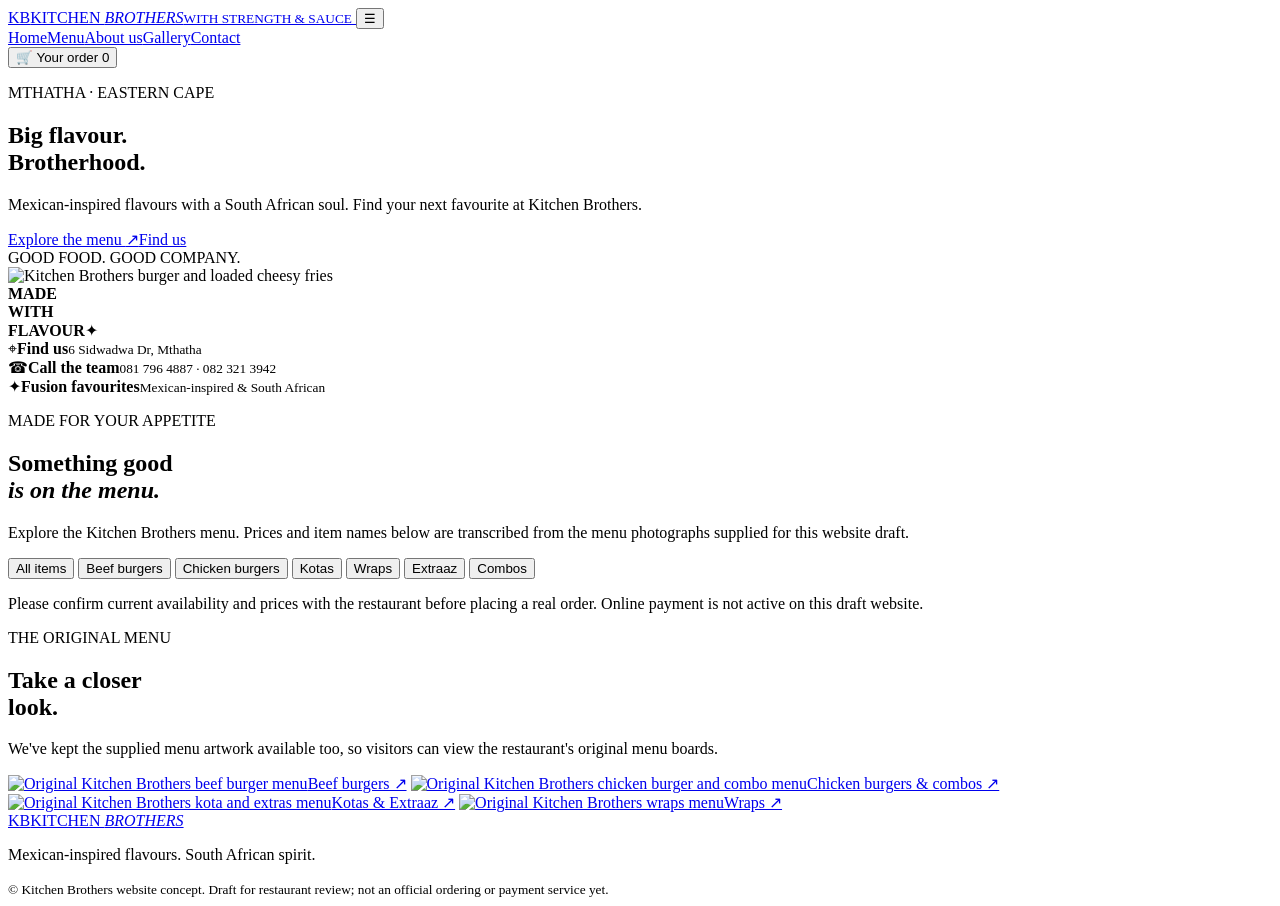
==== html/index.html @ 82d44413 "moved html files to a new html folder" ====
<!DOCTYPE html>
<html lang="en">
<head>

  <meta charset="UTF-8">
  <meta name="viewport" content="width=device-width, initial-scale=1.0">
  <meta name="description" content="Kitchen Brothers in Mthatha — Mexican-inspired flavours and South African favourites. Explore the menu and prepare your order online.">
  <meta name="theme-color" content="#111111">
  <meta name="robots" content="index,follow">
  <meta property="og:type" content="website">
  <meta property="og:title" content="Kitchen Brothers | Mthatha">
  <meta property="og:description" content="Mexican-inspired flavours with a South African soul. Explore the Kitchen Brothers menu in Mthatha.">
  <meta property="og:image" content="assets/food-feature.png">

  <link rel="icon" type="image/svg+xml" href="favicon.svg">
  <title>Kitchen Brothers | Burgers, Kotas &amp; Mexican-Inspired Food in Mthatha</title>

  <link rel="preconnect" href="https://fonts.googleapis.com">
  <link rel="preconnect" href="https://fonts.gstatic.com" crossorigin>
  <link href="https://fonts.googleapis.com/css2?family=DM+Sans:wght@400;500;600;700;800&family=Playfair+Display:ital,wght@1,600&display=swap" rel="stylesheet">
  <link rel="stylesheet" href="style.css">

</head>

<body>
<header class="site-header">
  <a class="brand" href="index.html" aria-label="Kitchen Brothers home">
    <span class="brand-mark">KB</span><span class="brand-name">KITCHEN <em>BROTHERS</em><small>WITH STRENGTH &amp; SAUCE</small></span>
  </a>
  <button class="menu-toggle" id="menuToggle" aria-label="Toggle navigation" aria-expanded="false">☰</button>
  <nav class="nav" id="mainNav">
    <a href="index.html" aria-current="page">Home</a><a href="#menu">Menu</a><a href="about.html">About us</a><a href="gallery.html">Gallery</a><a href="contact.html">Contact</a>
  </nav>
  <button class="button button-gold cart-header" id="openCart">🛒 Your order <span id="cartCount" class="cart-count">0</span></button>
</header>

<main>
  <section class="hero" id="home">
    <div class="hero-shade"></div>
    <div class="hero-inner">
      <p class="eyebrow">MTHATHA · EASTERN CAPE</p>
      <h1>Big flavour.<br><span>Brotherhood.</span></h1>
      <p class="hero-copy">Mexican-inspired flavours with a South African soul. Find your next favourite at Kitchen Brothers.</p>
      <div class="hero-actions"><a class="button button-gold" href="#menu">Explore the menu <span>↗</span></a><a class="button button-light-outline" href="contact.html">Find us</a></div>
      <div class="hero-caption"><span class="caption-line"></span> GOOD FOOD. GOOD COMPANY.</div>
    </div>
    <div class="hero-photo">
      <img src="assets/food-feature.png" alt="Kitchen Brothers burger and loaded cheesy fries"></div>
    <div class="hero-stamp"><strong>MADE<br>WITH<br>FLAVOUR</strong><span>✦</span></div>
  </section>

  <section class="quick-strip">
    <div><span class="strip-icon">⌖</span><span><strong>Find us</strong><small>6 Sidwadwa Dr, Mthatha</small></span></div>
    <div><span class="strip-icon">☎</span><span><strong>Call the team</strong><small>081 796 4887 · 082 321 3942</small></span></div>
    <div><span class="strip-icon">✦</span><span><strong>Fusion favourites</strong><small>Mexican-inspired &amp; South African</small></span></div>
  </section>

  <section class="section menu-section" id="menu">
    <div class="section-heading">
      <p class="eyebrow">MADE FOR YOUR APPETITE</p><h2>Something good<br><em>is on the menu.</em></h2>
      <p>Explore the Kitchen Brothers menu. Prices and item names below are transcribed from the menu photographs supplied for this website draft.</p>
    </div>
    <div class="category-tabs" id="categoryTabs">
      <button class="category-tab active" data-category="all">All items</button>
      <button class="category-tab" data-category="beef">Beef burgers</button>
      <button class="category-tab" data-category="chicken">Chicken burgers</button>
      <button class="category-tab" data-category="kotas">Kotas</button>
      <button class="category-tab" data-category="wraps">Wraps</button>
      <button class="category-tab" data-category="extras">Extraaz</button>
      <button class="category-tab" data-category="combos">Combos</button>
    </div>
    <div class="menu-grid" id="menuGrid"></div>
    <p class="menu-footnote">Please confirm current availability and prices with the restaurant before placing a real order. Online payment is not active on this draft website.</p>
  </section>

  <section class="menu-board-section">
    <div class="board-copy"><p class="eyebrow">THE ORIGINAL MENU</p><h2>Take a closer<br>look.</h2><p>We've kept the supplied menu artwork available too, so visitors can view the restaurant's original menu boards.</p></div>
    <div class="menu-board-grid">
      <a href="assets/menu-beef-burgers.png" target="_blank">
        <img src="assets/menu-beef-burgers.png" alt="Original Kitchen Brothers beef burger menu"><span>Beef burgers ↗</span></a>
      <a href="assets/menu-chicken-combos.png" target="_blank">
        <img src="assets/menu-chicken-combos.png" alt="Original Kitchen Brothers chicken burger and combo menu"><span>Chicken burgers &amp; combos ↗</span></a>
      <a href="assets/menu-kotas-extras.png" target="_blank">
        <img src="assets/menu-kotas-extras.png" alt="Original Kitchen Brothers kota and extras menu"><span>Kotas &amp; Extraaz ↗</span></a>
      <a href="assets/menu-wraps.png" target="_blank">
        <img src="assets/menu-wraps.png" alt="Original Kitchen Brothers wraps menu"><span>Wraps ↗</span></a>
    </div>
  </section>

</main>
<footer class="site-footer"><a class="brand" href="#home"><span class="brand-mark">KB</span><span class="brand-name">KITCHEN <em>BROTHERS</em></span></a><p>Mexican-inspired flavours. South African spirit.</p><small>© <span id="year"></span> Kitchen Brothers website concept. Draft for restaurant review; not an official ordering or payment service yet.</small></footer>

<div class="modal-backdrop" id="cartBackdrop" hidden>
  <section class="modal-panel" role="dialog" aria-modal="true" aria-labelledby="cartTitle">
    <div class="modal-heading"><div><p class="eyebrow">YOUR SELECTION</p><h2 id="cartTitle">Your order</h2></div><button class="close-modal" data-close="cartBackdrop" aria-label="Close">×</button></div>
    <div id="cartItems"></div><div class="cart-total"><span>Subtotal</span><strong id="cartSubtotal">R0.00</strong></div>
    <p class="fine-print">This is a front-end ordering preview. No order is sent to the restaurant and no payment is collected.</p>
    <button class="button button-gold full-button" id="goCheckout" disabled>Continue to checkout</button>
  </section>
</div>
<div class="modal-backdrop" id="checkoutBackdrop" hidden>
  <section class="modal-panel checkout-panel" role="dialog" aria-modal="true" aria-labelledby="checkoutTitle">
    <div class="modal-heading"><div><p class="eyebrow">ALMOST THERE</p><h2 id="checkoutTitle">Checkout preview</h2></div><button class="close-modal" data-close="checkoutBackdrop" aria-label="Close">×</button></div>
    <form id="checkoutForm">
      <div class="fulfilment-options">
        <label class="choice"><input type="radio" name="fulfilment" value="Collection" checked><span><strong>Collection</strong><small>Pick up at the restaurant</small></span></label>
        <label class="choice"><input type="radio" name="fulfilment" value="Delivery"><span><strong>Delivery</strong><small>Delivery details required</small></span></label>
      </div>
      <div class="form-grid">
        <label>Full name<input name="customerName" autocomplete="name" required placeholder="Your name"></label>
        <label>Phone number<input name="phone" type="tel" autocomplete="tel" required placeholder="Your contact number"></label>
        <label id="addressField" hidden>Delivery address<textarea name="address" rows="2" placeholder="Street, suburb and town"></textarea></label>
        <label>Order notes (optional)<textarea name="notes" rows="2" placeholder="Any special instructions?"></textarea></label>
      </div>
      <div class="cart-total"><span>Items subtotal</span><strong id="checkoutSubtotal">R0.00</strong></div>
      <p class="fine-print">Delivery fee is not configured. Payment gateway and restaurant order notifications will be connected in a later development stage.</p>
      <button class="button button-gold full-button" type="submit">Review order</button>
    </form>
  </section>
</div>
<div class="modal-backdrop" id="previewBackdrop" hidden>
  <section class="modal-panel" role="dialog" aria-modal="true" aria-labelledby="previewTitle">
    <div class="modal-heading"><div><p class="eyebrow">ORDER SUMMARY</p><h2 id="previewTitle">Review your details</h2></div><button class="close-modal" data-close="previewBackdrop" aria-label="Close">×</button></div>
    <div id="orderPreview"></div><p class="fine-print">Demo only: this order has not been submitted and no payment has been taken.</p>
    <button class="button button-gold full-button" id="copyOrder">Copy order summary</button>
    <button class="button button-dark full-button" id="backToMenu">Back to menu</button>
  </section>
</div>
<script src="script.js"></script>
</body>
</html>
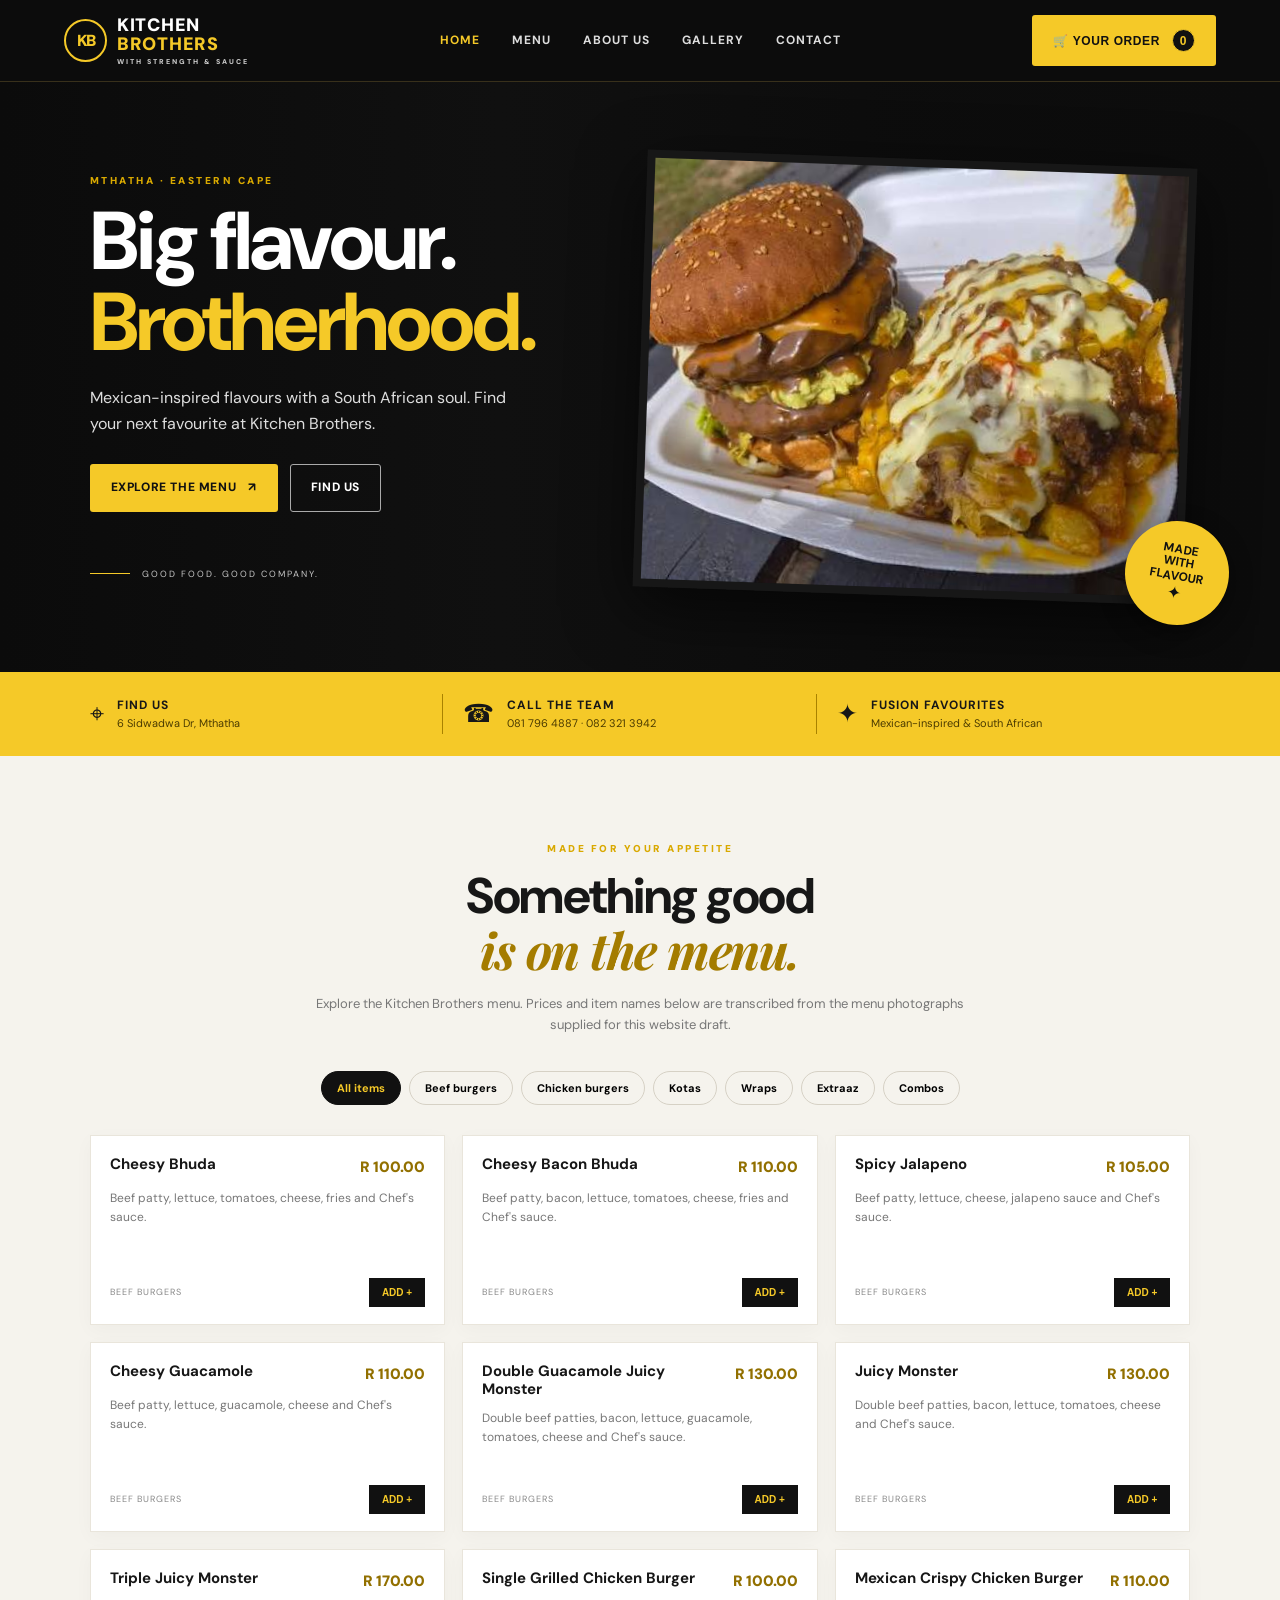
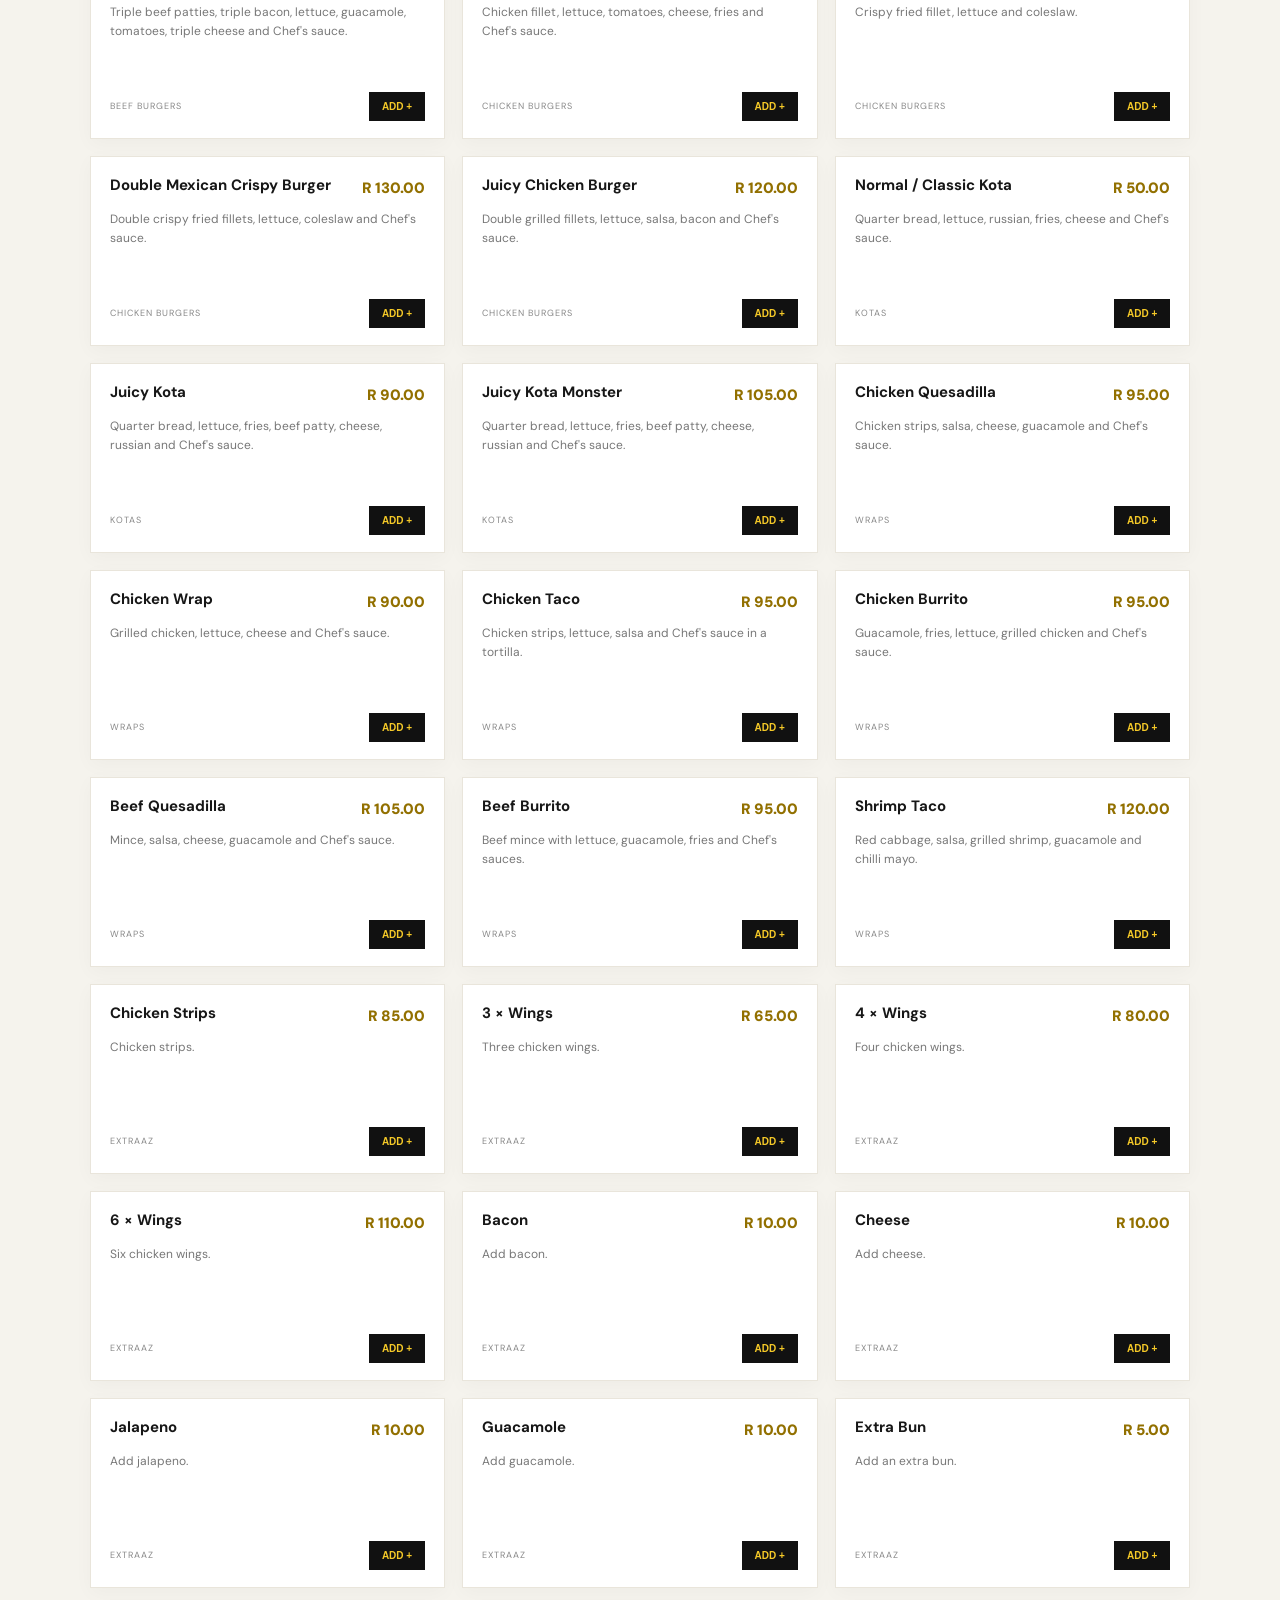
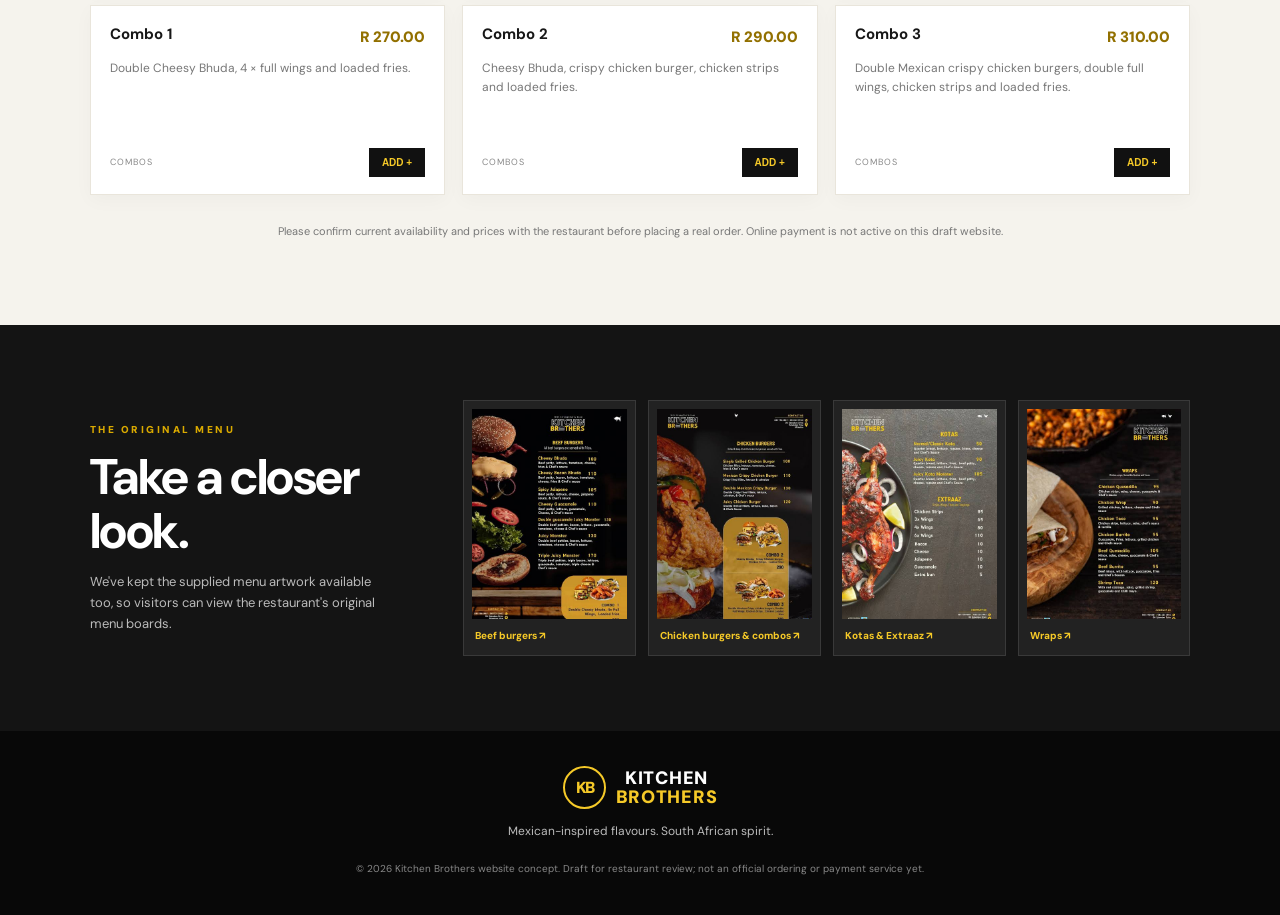
==== commit 48841021: "modified nav links" ====
--- a/html/index.html
+++ b/html/index.html
@@ -18,18 +18,22 @@
   <link rel="preconnect" href="https://fonts.googleapis.com">
   <link rel="preconnect" href="https://fonts.gstatic.com" crossorigin>
   <link href="https://fonts.googleapis.com/css2?family=DM+Sans:wght@400;500;600;700;800&family=Playfair+Display:ital,wght@1,600&display=swap" rel="stylesheet">
-  <link rel="stylesheet" href="style.css">
+  <link rel="stylesheet" href="../style.css">
 
 </head>
 
 <body>
 <header class="site-header">
-  <a class="brand" href="index.html" aria-label="Kitchen Brothers home">
+  <a class="brand" href="./index.html" aria-label="Kitchen Brothers home">
     <span class="brand-mark">KB</span><span class="brand-name">KITCHEN <em>BROTHERS</em><small>WITH STRENGTH &amp; SAUCE</small></span>
   </a>
   <button class="menu-toggle" id="menuToggle" aria-label="Toggle navigation" aria-expanded="false">☰</button>
   <nav class="nav" id="mainNav">
-    <a href="index.html" aria-current="page">Home</a><a href="#menu">Menu</a><a href="about.html">About us</a><a href="gallery.html">Gallery</a><a href="contact.html">Contact</a>
+    <a href="./index.html" aria-current="page">Home</a>
+    <a href="#menu">Menu</a>
+    <a href="./about.html">About us</a>
+    <a href="./gallery.html">Gallery</a>
+    <a href="./contact.html">Contact</a>
   </nav>
   <button class="button button-gold cart-header" id="openCart">🛒 Your order <span id="cartCount" class="cart-count">0</span></button>
 </header>
@@ -45,7 +49,7 @@
       <div class="hero-caption"><span class="caption-line"></span> GOOD FOOD. GOOD COMPANY.</div>
     </div>
     <div class="hero-photo">
-      <img src="assets/food-feature.png" alt="Kitchen Brothers burger and loaded cheesy fries"></div>
+      <img src="../assets/food-feature.png" alt="Kitchen Brothers burger and loaded cheesy fries"></div>
     <div class="hero-stamp"><strong>MADE<br>WITH<br>FLAVOUR</strong><span>✦</span></div>
   </section>
 
@@ -76,14 +80,14 @@
   <section class="menu-board-section">
     <div class="board-copy"><p class="eyebrow">THE ORIGINAL MENU</p><h2>Take a closer<br>look.</h2><p>We've kept the supplied menu artwork available too, so visitors can view the restaurant's original menu boards.</p></div>
     <div class="menu-board-grid">
-      <a href="assets/menu-beef-burgers.png" target="_blank">
-        <img src="assets/menu-beef-burgers.png" alt="Original Kitchen Brothers beef burger menu"><span>Beef burgers ↗</span></a>
-      <a href="assets/menu-chicken-combos.png" target="_blank">
-        <img src="assets/menu-chicken-combos.png" alt="Original Kitchen Brothers chicken burger and combo menu"><span>Chicken burgers &amp; combos ↗</span></a>
-      <a href="assets/menu-kotas-extras.png" target="_blank">
-        <img src="assets/menu-kotas-extras.png" alt="Original Kitchen Brothers kota and extras menu"><span>Kotas &amp; Extraaz ↗</span></a>
-      <a href="assets/menu-wraps.png" target="_blank">
-        <img src="assets/menu-wraps.png" alt="Original Kitchen Brothers wraps menu"><span>Wraps ↗</span></a>
+      <a href="../assets/menu-beef-burgers.png" target="_blank">
+        <img src="../assets/menu-beef-burgers.png" alt="Original Kitchen Brothers beef burger menu"><span>Beef burgers ↗</span></a>
+      <a href="../assets/menu-chicken-combos.png" target="_blank">
+        <img src="../assets/menu-chicken-combos.png" alt="Original Kitchen Brothers chicken burger and combo menu"><span>Chicken burgers &amp; combos ↗</span></a>
+      <a href="../assets/menu-kotas-extras.png" target="_blank">
+        <img src="../assets/menu-kotas-extras.png" alt="Original Kitchen Brothers kota and extras menu"><span>Kotas &amp; Extraaz ↗</span></a>
+      <a href="../assets/menu-wraps.png" target="_blank">
+        <img src="../assets/menu-wraps.png" alt="Original Kitchen Brothers wraps menu"><span>Wraps ↗</span></a>
     </div>
   </section>
 
@@ -98,6 +102,7 @@
     <button class="button button-gold full-button" id="goCheckout" disabled>Continue to checkout</button>
   </section>
 </div>
+
 <div class="modal-backdrop" id="checkoutBackdrop" hidden>
   <section class="modal-panel checkout-panel" role="dialog" aria-modal="true" aria-labelledby="checkoutTitle">
     <div class="modal-heading"><div><p class="eyebrow">ALMOST THERE</p><h2 id="checkoutTitle">Checkout preview</h2></div><button class="close-modal" data-close="checkoutBackdrop" aria-label="Close">×</button></div>
@@ -106,18 +111,21 @@
         <label class="choice"><input type="radio" name="fulfilment" value="Collection" checked><span><strong>Collection</strong><small>Pick up at the restaurant</small></span></label>
         <label class="choice"><input type="radio" name="fulfilment" value="Delivery"><span><strong>Delivery</strong><small>Delivery details required</small></span></label>
       </div>
+
       <div class="form-grid">
         <label>Full name<input name="customerName" autocomplete="name" required placeholder="Your name"></label>
         <label>Phone number<input name="phone" type="tel" autocomplete="tel" required placeholder="Your contact number"></label>
         <label id="addressField" hidden>Delivery address<textarea name="address" rows="2" placeholder="Street, suburb and town"></textarea></label>
         <label>Order notes (optional)<textarea name="notes" rows="2" placeholder="Any special instructions?"></textarea></label>
       </div>
+
       <div class="cart-total"><span>Items subtotal</span><strong id="checkoutSubtotal">R0.00</strong></div>
       <p class="fine-print">Delivery fee is not configured. Payment gateway and restaurant order notifications will be connected in a later development stage.</p>
       <button class="button button-gold full-button" type="submit">Review order</button>
     </form>
   </section>
 </div>
+
 <div class="modal-backdrop" id="previewBackdrop" hidden>
   <section class="modal-panel" role="dialog" aria-modal="true" aria-labelledby="previewTitle">
     <div class="modal-heading"><div><p class="eyebrow">ORDER SUMMARY</p><h2 id="previewTitle">Review your details</h2></div><button class="close-modal" data-close="previewBackdrop" aria-label="Close">×</button></div>
@@ -126,6 +134,7 @@
     <button class="button button-dark full-button" id="backToMenu">Back to menu</button>
   </section>
 </div>
-<script src="script.js"></script>
+
+<script src="../script.js"></script>
 </body>
 </html>
--- a/style.css
+++ b/style.css
@@ -0,0 +1,45 @@
+*{box-sizing:border-box;margin:0;padding:0}html{scroll-behavior:smooth;scroll-padding-top:85px}body{font-family:"DM Sans",Arial,sans-serif;background:#f5f3ed;color:#171717;line-height:1.6}a{color:inherit;text-decoration:none}:root{--gold:#f5c928;--gold2:#d9a900;--black:#111;--muted:#777}
+.site-header{height:82px;padding:0 5%;display:flex;align-items:center;justify-content:space-between;gap:25px;background:#0c0c0c;color:#fff;position:sticky;top:0;z-index:30;border-bottom:1px solid #38301b}.brand{display:flex;align-items:center;gap:10px;min-width:max-content}.brand-mark{display:grid;place-items:center;width:43px;height:43px;border:2px solid var(--gold);border-radius:50%;font-weight:900;color:var(--gold);letter-spacing:-2px}.brand-name{font-size:18px;font-weight:900;line-height:1.05;letter-spacing:.7px}.brand-name em{display:block;color:var(--gold);font-style:normal}.brand-name small{display:block;font-size:7px;letter-spacing:2px;color:#c7c7c7;margin-top:4px}.nav{display:flex;align-items:center;gap:clamp(15px,2.5vw,34px)}.nav a{font-size:12px;text-transform:uppercase;letter-spacing:1px;font-weight:700;color:#ddd}.nav a:hover{color:var(--gold)}.menu-toggle{display:none;background:none;border:0;color:white;font-size:27px}.button{display:inline-flex;align-items:center;justify-content:center;gap:12px;border:1px solid transparent;border-radius:3px;padding:13px 20px;font-size:12px;font-weight:800;letter-spacing:.6px;text-transform:uppercase;cursor:pointer;transition:.2s}.button:hover{transform:translateY(-2px)}.button-gold{background:var(--gold);color:#111}.button-gold:hover{background:#ffdc52}.button-light-outline{border-color:#aaa;color:white}.button-outline{border-color:#777;color:white}.cart-header{white-space:nowrap}.cart-count{display:grid;place-items:center;background:#111;color:var(--gold);border:1px solid var(--gold);width:23px;height:23px;border-radius:50%}
+.hero{min-height:590px;position:relative;overflow:hidden;background:#101010;color:#fff;display:flex;align-items:center;padding:65px 7%}.hero-shade{position:absolute;inset:0;background:linear-gradient(90deg,#0b0b0b 0%,#101010 39%,rgba(10,10,10,.55) 70%,rgba(0,0,0,.25))}.hero-inner{position:relative;z-index:2;max-width:540px}.eyebrow{font-size:10px;letter-spacing:2.5px;font-weight:900;color:var(--gold2);margin-bottom:12px}.hero h1{font-size:clamp(48px,6.5vw,82px);line-height:.99;letter-spacing:-3px;margin-bottom:22px}.hero h1 span{color:var(--gold)}.hero-copy{font-size:16px;color:#dedede;max-width:420px}.hero-actions{display:flex;gap:12px;margin-top:28px;flex-wrap:wrap}.hero-caption{display:flex;align-items:center;gap:12px;color:#c7c7c7;font-size:9px;letter-spacing:2px;margin-top:55px}.caption-line{height:1px;width:40px;background:var(--gold)}.hero-photo{position:absolute;right:7%;top:13%;width:43%;height:74%;z-index:1;transform:rotate(2deg);border:8px solid #171717;box-shadow:0 20px 65px #0009}.hero-photo img{width:100%;height:100%;object-fit:cover}.hero-stamp{position:absolute;right:4%;bottom:8%;z-index:3;width:104px;height:104px;border-radius:50%;background:var(--gold);color:#111;display:grid;place-content:center;text-align:center;transform:rotate(10deg);font-size:12px;line-height:1.15;box-shadow:0 8px 24px #0007}.hero-stamp span{font-size:17px}
+.quick-strip{display:grid;grid-template-columns:repeat(3,1fr);background:var(--gold);padding:22px 7%;gap:20px}.quick-strip>div{display:flex;align-items:center;gap:13px;border-right:1px solid #a98200}.quick-strip>div:last-child{border:0}.strip-icon{font-size:25px}.quick-strip span:last-child{display:grid}.quick-strip strong{font-size:12px;text-transform:uppercase;letter-spacing:1px}.quick-strip small{font-size:11px;color:#4b3b00}
+.section{padding:85px 7%}.section-heading{text-align:center;max-width:680px;margin:0 auto 35px}.section-heading h2,.board-copy h2,.story-copy h2,.contact-section h2{font-size:clamp(34px,4vw,50px);line-height:1.08;letter-spacing:-1.5px;margin-bottom:14px}.section-heading h2 em,.story-copy h2 em{font-family:"Playfair Display",serif;color:#a47c00}.section-heading>p:last-child{font-size:13px;color:var(--muted)}.category-tabs{display:flex;justify-content:center;gap:8px;flex-wrap:wrap;margin:0 auto 30px}.category-tab{border:1px solid #d6d1c5;background:transparent;padding:9px 15px;font:700 11px "DM Sans",sans-serif;cursor:pointer;border-radius:30px}.category-tab.active,.category-tab:hover{background:#111;color:var(--gold);border-color:#111}.menu-grid{display:grid;grid-template-columns:repeat(3,1fr);gap:17px;max-width:1200px;margin:auto}.menu-card{background:#fff;border:1px solid #e9e5db;display:flex;flex-direction:column;min-height:190px;box-shadow:0 5px 18px #00000008}.menu-card-top{padding:19px 19px 10px;display:flex;justify-content:space-between;gap:12px}.menu-card h3{font-size:15px;line-height:1.25}.menu-card .price{font-size:15px;font-weight:900;color:#927000;white-space:nowrap}.menu-card p{font-size:12px;color:#777;padding:0 19px 15px;flex:1}.menu-card-bottom{padding:0 19px 17px;display:flex;justify-content:space-between;align-items:center}.menu-card .category-label{font-size:9px;color:#888;text-transform:uppercase;letter-spacing:1px}.add-button{background:#111;color:var(--gold);border:0;padding:9px 13px;font-size:10px;font-weight:800;text-transform:uppercase;cursor:pointer}.add-button:hover{background:#333}.menu-footnote{text-align:center;font-size:11px;color:#777;max-width:760px;margin:28px auto 0}
+.menu-board-section{background:#141414;color:#fff;padding:75px 7%;display:grid;grid-template-columns:.7fr 1.6fr;gap:5%;align-items:center}.board-copy h2{color:#fff}.board-copy p:not(.eyebrow){color:#bbb;font-size:13px;max-width:300px}.menu-board-grid{display:grid;grid-template-columns:repeat(4,1fr);gap:12px}.menu-board-grid a{display:block;background:#222;padding:8px;border:1px solid #393939}.menu-board-grid img{display:block;width:100%;height:210px;object-fit:cover;object-position:top}.menu-board-grid span{display:block;color:var(--gold);font-size:10px;font-weight:800;padding:9px 3px 3px}
+.story-section{background:#eae6dc;display:grid;grid-template-columns:1fr 1fr;gap:8%;align-items:center;padding:80px 9%}.story-image{height:380px;overflow:hidden;border:8px solid #fff;box-shadow:0 15px 40px #0002}.story-image img{width:100%;height:100%;object-fit:cover}.story-copy p:not(.eyebrow){font-size:14px;color:#555;margin:14px 0}.text-link{display:inline-block;margin-top:13px;color:#8b6900;font-size:12px;font-weight:900;text-transform:uppercase;letter-spacing:1px}.gallery-section{background:#fff}.gallery-grid{display:grid;grid-template-columns:1fr 1fr;gap:18px;max-width:1000px;margin:auto}.gallery-grid img{width:100%;height:300px;object-fit:cover}
+.contact-section{background:#101010;color:#fff;padding:65px 8%;display:flex;justify-content:space-between;align-items:center;gap:25px}.contact-section p:not(.eyebrow){color:#ccc;font-size:13px}.phone-links{display:flex;gap:20px;margin-top:13px}.phone-links a{color:var(--gold);font-weight:800;font-size:13px}.contact-actions{display:flex;gap:10px;flex-wrap:wrap}.site-footer{background:#080808;color:#fff;text-align:center;padding:35px 20px}.site-footer .brand{justify-content:center}.site-footer>p{font-size:12px;color:#bbb;margin:13px 0}.site-footer small{font-size:10px;color:#888}
+.modal-backdrop{position:fixed;inset:0;background:#000b;z-index:60;display:flex;justify-content:flex-end}.modal-backdrop[hidden]{display:none}.modal-panel{width:min(100%,490px);height:100%;overflow:auto;background:#fff;padding:27px;box-shadow:-10px 0 40px #0004}.checkout-panel{width:min(100%,550px)}.modal-heading{display:flex;justify-content:space-between;align-items:center;border-bottom:1px solid #e8e4dc;padding-bottom:18px;margin-bottom:20px}.modal-heading h2{font-size:27px;line-height:1.2}.close-modal{border:0;background:#eee;border-radius:50%;width:38px;height:38px;font-size:27px;cursor:pointer}.cart-line{display:grid;grid-template-columns:1fr auto;gap:10px;padding:14px 0;border-bottom:1px solid #eee}.cart-line h3{font-size:14px}.cart-line small{color:#888}.quantity{display:flex;align-items:center;gap:9px;margin-top:8px}.quantity button{width:26px;height:26px;border:1px solid #ddd;background:#fafafa;border-radius:50%;cursor:pointer}.remove{border:0;background:none;color:#a22;font-size:11px;cursor:pointer}.cart-total{display:flex;justify-content:space-between;padding:18px 0;border-top:2px solid #111;margin-top:18px;font-size:17px}.fine-print{font-size:11px;color:#777;line-height:1.5;margin:8px 0 15px}.full-button{width:100%;margin-top:12px}.empty-cart{text-align:center;color:#777;padding:40px 5px}.fulfilment-options{display:grid;grid-template-columns:1fr 1fr;gap:10px;margin-bottom:18px}.choice{display:flex;gap:9px;border:1px solid #ddd;border-radius:6px;padding:13px;cursor:pointer}.choice:has(input:checked){border-color:#c99a00;background:#fff9df}.choice input{accent-color:#b78c00;margin-top:4px}.choice span{display:grid}.choice small{font-size:10px;color:#888}.form-grid{display:grid;gap:13px}.form-grid label{display:grid;gap:6px;font-size:11px;font-weight:800}.form-grid input,.form-grid textarea{width:100%;border:1px solid #d8d5ce;border-radius:4px;padding:11px;font:14px "DM Sans",sans-serif}.form-grid textarea{resize:vertical}.preview-line{display:flex;justify-content:space-between;gap:12px;padding:9px 0;border-bottom:1px solid #eee;font-size:13px}
+@media(max-width:1000px){.hero-photo{right:4%;width:40%}.menu-grid{grid-template-columns:repeat(2,1fr)}.menu-board-section{grid-template-columns:1fr}.menu-board-grid img{height:250px}}
+@media(max-width:760px){.site-header{height:70px;padding:0 4%;gap:10px}.menu-toggle{display:block;order:3}.nav{display:none;position:absolute;top:70px;left:0;right:0;background:#111;padding:12px 6% 20px;flex-direction:column;align-items:stretch;gap:0}.nav.open{display:flex}.nav a{padding:12px 0;border-bottom:1px solid #333}.brand-mark{width:37px;height:37px}.brand-name{font-size:15px}.brand-name small{font-size:6px}.cart-header{padding:9px 10px;font-size:9px}.hero{padding:55px 7% 35px;display:block}.hero-inner{max-width:100%}.hero h1{font-size:58px}.hero-photo{position:relative;right:auto;top:auto;width:100%;height:250px;margin:38px 0 10px;transform:none;border-width:5px}.hero-stamp{width:83px;height:83px;right:4%;bottom:5%;font-size:10px}.quick-strip{grid-template-columns:1fr;padding:18px 7%;gap:13px}.quick-strip>div{border-right:0;border-bottom:1px solid #a98200;padding-bottom:12px}.quick-strip>div:last-child{border:0;padding:0}.section{padding:60px 6%}.menu-grid{grid-template-columns:1fr}.menu-board-section{padding:55px 6%}.menu-board-grid{grid-template-columns:repeat(2,1fr)}.menu-board-grid img{height:230px}.story-section{grid-template-columns:1fr;padding:55px 7%;gap:28px}.story-image{height:280px}.gallery-grid{grid-template-columns:1fr}.gallery-grid img{height:240px}.contact-section{padding:50px 7%;display:block}.contact-actions{margin-top:20px}.phone-links{flex-wrap:wrap}.modal-panel{padding:21px}}
+@media(max-width:390px){.brand-name{font-size:13px}.cart-header{font-size:0;gap:4px}.cart-header .cart-count{font-size:11px}.hero h1{font-size:48px}.menu-board-grid img{height:190px}.fulfilment-options{grid-template-columns:1fr}}
+
+/* Multi-page sections */
+.nav a[aria-current="page"]{color:var(--gold)}
+.inner-page-hero{background:#111;color:#fff;text-align:center;padding:88px 7% 82px;position:relative;overflow:hidden}
+.inner-page-hero:after{content:"KB";position:absolute;right:5%;bottom:-90px;font-size:260px;font-weight:900;color:#ffffff08;pointer-events:none}
+.inner-page-hero h1{font-size:clamp(42px,6vw,68px);line-height:1.04;letter-spacing:-2px;margin:8px 0 15px;position:relative;z-index:1}
+.inner-page-hero h1 em{font-family:"Playfair Display",serif;color:var(--gold);font-weight:600}
+.inner-page-hero>p:last-child{color:#ccc;font-size:14px;position:relative;z-index:1}
+.page-story{padding-top:75px;padding-bottom:75px}
+.values-section{display:grid;grid-template-columns:repeat(3,1fr);gap:18px;padding:0 8% 80px}
+.values-section article{background:#fff;padding:27px;border-top:3px solid var(--gold)}
+.values-section article span{font-size:11px;color:#a47c00;font-weight:900;letter-spacing:2px}
+.values-section h3{font-size:20px;margin:9px 0}
+.values-section p{font-size:12px;color:#777}
+.gallery-page-section{padding-top:65px}
+.gallery-page-grid{max-width:1100px;margin:0 auto 70px;display:grid;grid-template-columns:1fr 1fr;gap:20px}
+.gallery-page-grid figure{background:#fff;padding:10px;box-shadow:0 8px 25px #0000000c}
+.gallery-page-grid img{width:100%;height:330px;object-fit:cover;display:block}
+.gallery-page-grid figcaption{font-size:12px;font-weight:800;padding:12px 5px 5px}
+.original-heading{margin-bottom:25px}
+.gallery-menu-boards{max-width:1100px;margin:auto;grid-template-columns:repeat(4,1fr)}
+.gallery-menu-boards img{height:300px}
+.contact-page-layout{display:grid;grid-template-columns:1fr 1fr;gap:5%;align-items:center;padding:75px 8%;background:#f5f3ed}
+.contact-info-card{background:#fff;padding:36px;box-shadow:0 12px 35px #0000000c}
+.contact-info-card h2{font-size:34px;line-height:1.1;margin-bottom:27px}
+.contact-detail{display:flex;gap:15px;padding:15px 0;border-bottom:1px solid #eee}
+.contact-detail>span{color:#a47c00;font-size:22px}
+.contact-detail strong{font-size:12px;text-transform:uppercase;letter-spacing:.8px}
+.contact-detail p{font-size:13px;color:#666;margin-top:5px}
+.contact-detail a{color:#8b6900;font-weight:700}
+.contact-photo img{width:100%;height:360px;object-fit:cover;display:block}
+.contact-photo p{font-family:"Playfair Display",serif;font-style:italic;font-size:20px;margin-top:12px;color:#806000}
+@media(max-width:760px){.inner-page-hero{padding:65px 6%}.page-story{padding:55px 7%}.values-section{grid-template-columns:1fr;padding:0 7% 55px}.gallery-page-grid{grid-template-columns:1fr}.gallery-page-grid img{height:260px}.gallery-menu-boards{grid-template-columns:repeat(2,1fr)}.gallery-menu-boards img{height:220px}.contact-page-layout{grid-template-columns:1fr;padding:50px 6%;gap:30px}.contact-info-card{padding:25px}.contact-photo img{height:270px}}
